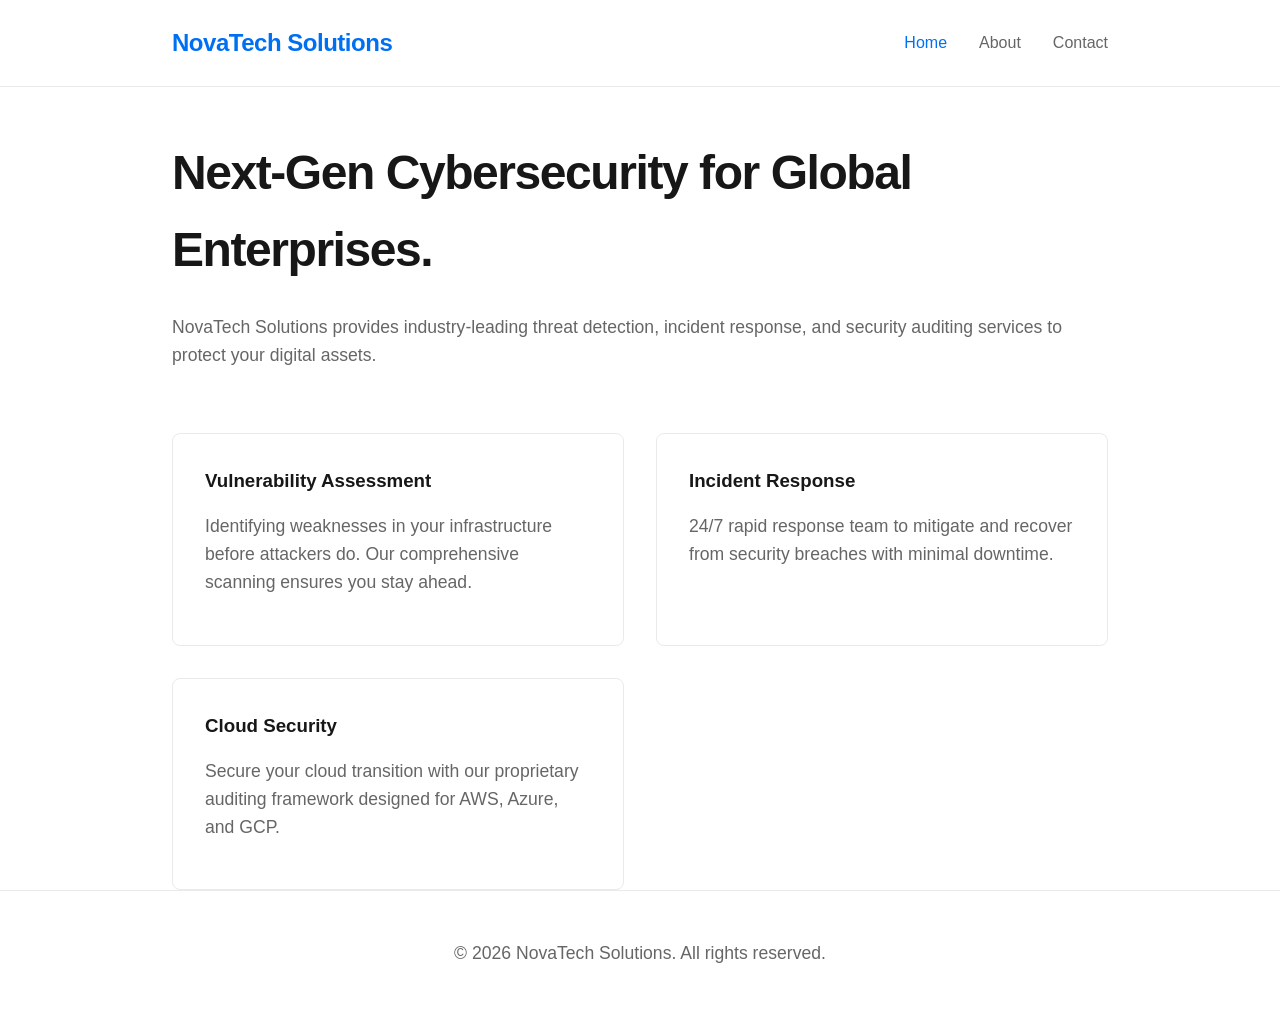
==== index.html @ f3ce7221 "Initial commit: NovaTech CTF Challenge" ====
<!DOCTYPE html>
<html lang="en">
<head>
    <meta charset="UTF-8">
    <meta name="viewport" content="width=device-width, initial-scale=1.0">
    <title>NovaTech Solutions | Enterprise Cybersecurity</title>
    <link rel="stylesheet" href="/assets/css/style.css">
</head>
<body>
    <header>
        <div class="container">
            <nav>
                <a href="/" class="logo">NovaTech Solutions</a>
                <div class="nav-links">
                    <a href="/" class="active">Home</a>
                    <a href="/about.html">About</a>
                    <a href="/contact.html">Contact</a>
                </div>
            </nav>
        </div>
    </header>

    <main class="container">
        <section class="hero">
            <h1>Next-Gen Cybersecurity for Global Enterprises.</h1>
            <p>NovaTech Solutions provides industry-leading threat detection, incident response, and security auditing services to protect your digital assets.</p>
        </section>

        <section class="services">
            <div class="card">
                <h3>Vulnerability Assessment</h3>
                <p>Identifying weaknesses in your infrastructure before attackers do. Our comprehensive scanning ensures you stay ahead.</p>
            </div>
            <div class="card">
                <h3>Incident Response</h3>
                <p>24/7 rapid response team to mitigate and recover from security breaches with minimal downtime.</p>
            </div>
            <div class="card">
                <h3>Cloud Security</h3>
                <p>Secure your cloud transition with our proprietary auditing framework designed for AWS, Azure, and GCP.</p>
            </div>
        </section>
    </main>

    <footer>
        <div class="container">
            <p>&copy; 2026 NovaTech Solutions. All rights reserved.</p>
        </div>
    </footer>

    <script src="/assets/js/app.js"></script>
</body>
</html>
---- assets/css/style.css ----
:root {
    --primary: #0070f3;
    --primary-dark: #0051ad;
    --background: #ffffff;
    --foreground: #171717;
    --muted: #666666;
    --border: #eaeaea;
    --font-sans: 'Inter', -apple-system, BlinkMacSystemFont, 'Segoe UI', Roboto, Oxygen, Ubuntu, Cantarell, 'Open Sans', 'Helvetica Neue', sans-serif;
}

* {
    box-sizing: border-box;
    margin: 0;
    padding: 0;
}

body {
    font-family: var(--font-sans);
    background-color: var(--background);
    color: var(--foreground);
    line-height: 1.6;
}

.container {
    max-width: 1000px;
    margin: 0 auto;
    padding: 0 2rem;
}

header {
    border-bottom: 1px solid var(--border);
    padding: 1.5rem 0;
    margin-bottom: 3rem;
}

nav {
    display: flex;
    justify-content: space-between;
    align-items: center;
}

.logo {
    font-size: 1.5rem;
    font-weight: 700;
    color: var(--primary);
    text-decoration: none;
    letter-spacing: -0.02em;
}

.nav-links {
    display: flex;
    gap: 2rem;
}

.nav-links a {
    text-decoration: none;
    color: var(--muted);
    font-weight: 500;
    transition: color 0.2s;
}

.nav-links a:hover {
    color: var(--foreground);
}

.nav-links a.active {
    color: var(--primary);
}

main {
    padding-bottom: 5rem;
}

h1 {
    font-size: 3rem;
    margin-bottom: 1.5rem;
    letter-spacing: -0.03em;
}

p {
    margin-bottom: 1rem;
    color: var(--muted);
    font-size: 1.1rem;
}

.hero {
    margin-bottom: 4rem;
}

.services {
    display: grid;
    grid-template-columns: repeat(auto-fit, minmax(300px, 1fr));
    gap: 2rem;
    margin-top: 3rem;
}

.card {
    border: 1px solid var(--border);
    padding: 2rem;
    border-radius: 8px;
    transition: transform 0.2s, border-color 0.2s;
}

.card:hover {
    border-color: var(--primary);
    transform: translateY(-4px);
}

.card h3 {
    margin-bottom: 1rem;
}

footer {
    border-top: 1px solid var(--border);
    padding: 3rem 0;
    text-align: center;
    color: var(--muted);
    font-size: 0.9rem;
}

form {
    display: flex;
    flex-direction: column;
    gap: 1.5rem;
    max-width: 500px;
}

.form-group {
    display: flex;
    flex-direction: column;
    gap: 0.5rem;
}

input, textarea {
    padding: 0.8rem;
    border: 1px solid var(--border);
    border-radius: 4px;
    font-family: inherit;
}

button {
    padding: 0.8rem 1.5rem;
    background: var(--primary);
    color: white;
    border: none;
    border-radius: 4px;
    cursor: pointer;
    font-weight: 600;
    transition: background 0.2s;
}

button:hover {
    background: var(--primary-dark);
}

.alert {
    padding: 1rem;
    background: #fff4f4;
    border: 1px solid #ffcaca;
    color: #cc0000;
    border-radius: 4px;
    margin-bottom: 1.5rem;
}

.success {
    padding: 1rem;
    background: #f4fff4;
    border: 1px solid #caffca;
    color: #008800;
    border-radius: 4px;
    margin-bottom: 1.5rem;
}

.code-box {
    background: #f5f5f5;
    padding: 1.5rem;
    border-radius: 4px;
    font-family: monospace;
    margin: 1.5rem 0;
    word-break: break-all;
}
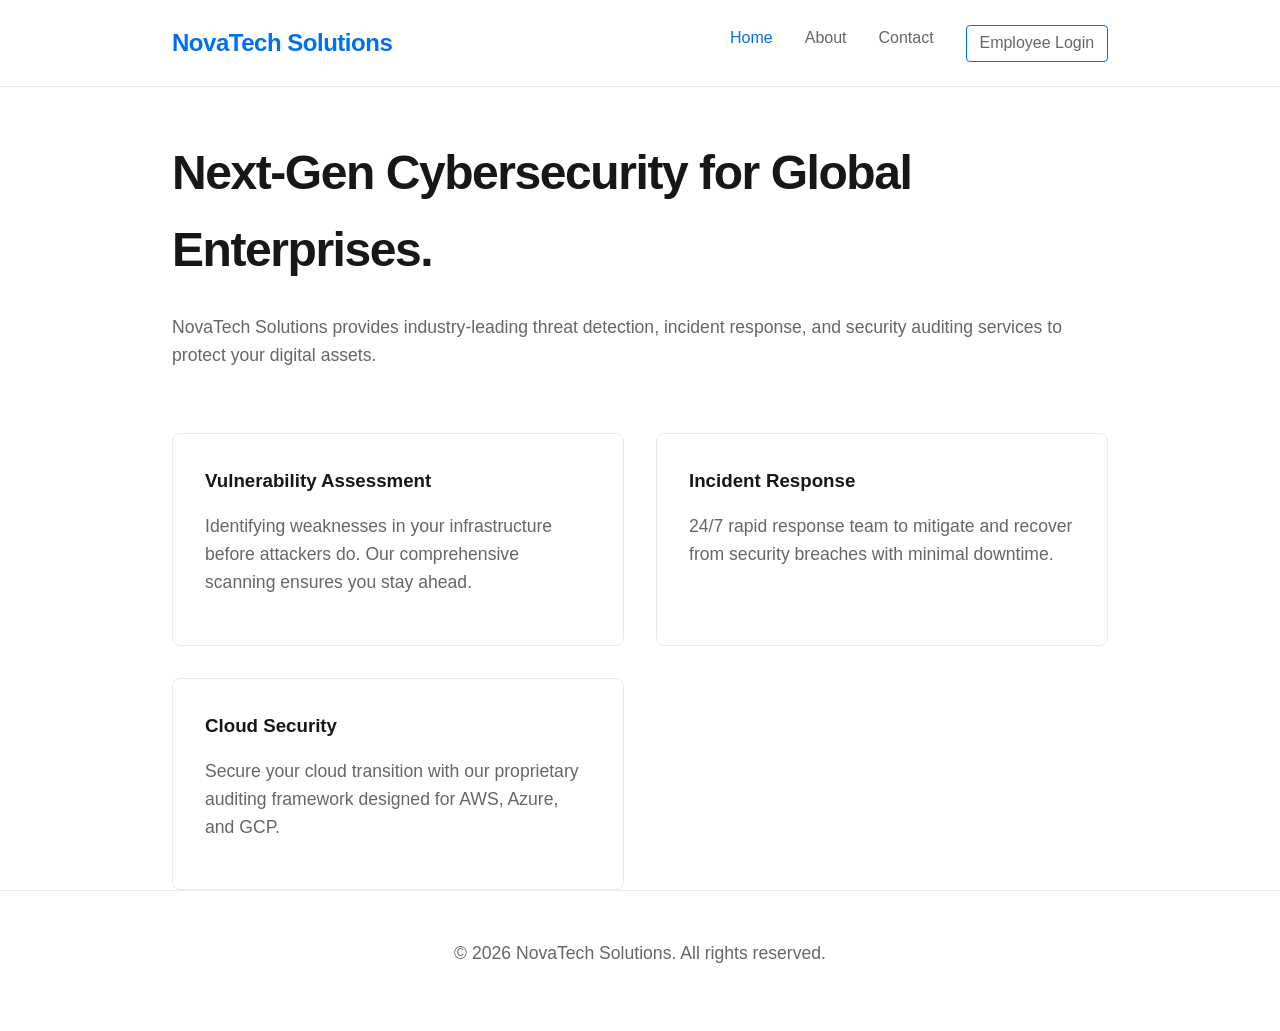
==== commit 981c188a: "Deployment: Premium Security & Authentication Overhaul" ====
--- a/index.html
+++ b/index.html
@@ -1,11 +1,13 @@
 <!DOCTYPE html>
 <html lang="en">
+
 <head>
     <meta charset="UTF-8">
     <meta name="viewport" content="width=device-width, initial-scale=1.0">
     <title>NovaTech Solutions | Enterprise Cybersecurity</title>
-    <link rel="stylesheet" href="/assets/css/style.css">
+    <link rel="stylesheet" href="assets/css/style.css">
 </head>
+
 <body>
     <header>
         <div class="container">
@@ -14,7 +16,10 @@
                 <div class="nav-links">
                     <a href="/" class="active">Home</a>
                     <a href="/about.html">About</a>
-                    <a href="/contact.html">Contact</a>
+                    <a href="contact.html">Contact</a>
+                    <a href="internal-auth/index.html" class="auth-link"
+                        style="border: 1px solid var(--primary); padding: 0.3rem 0.8rem; border-radius: 4px;">Employee
+                        Login</a>
                 </div>
             </nav>
         </div>
@@ -23,13 +28,15 @@
     <main class="container">
         <section class="hero">
             <h1>Next-Gen Cybersecurity for Global Enterprises.</h1>
-            <p>NovaTech Solutions provides industry-leading threat detection, incident response, and security auditing services to protect your digital assets.</p>
+            <p>NovaTech Solutions provides industry-leading threat detection, incident response, and security auditing
+                services to protect your digital assets.</p>
         </section>
 
         <section class="services">
             <div class="card">
                 <h3>Vulnerability Assessment</h3>
-                <p>Identifying weaknesses in your infrastructure before attackers do. Our comprehensive scanning ensures you stay ahead.</p>
+                <p>Identifying weaknesses in your infrastructure before attackers do. Our comprehensive scanning ensures
+                    you stay ahead.</p>
             </div>
             <div class="card">
                 <h3>Incident Response</h3>
@@ -37,7 +44,8 @@
             </div>
             <div class="card">
                 <h3>Cloud Security</h3>
-                <p>Secure your cloud transition with our proprietary auditing framework designed for AWS, Azure, and GCP.</p>
+                <p>Secure your cloud transition with our proprietary auditing framework designed for AWS, Azure, and
+                    GCP.</p>
             </div>
         </section>
     </main>
@@ -48,6 +56,8 @@
         </div>
     </footer>
 
-    <script src="/assets/js/app.js"></script>
+    <script src="assets/js/app.js"></script>
+    <script src="assets/js/security.js"></script>
 </body>
-</html>
+
+</html>
--- a/assets/css/style.css
+++ b/assets/css/style.css
@@ -6,6 +6,13 @@
     --muted: #666666;
     --border: #eaeaea;
     --font-sans: 'Inter', -apple-system, BlinkMacSystemFont, 'Segoe UI', Roboto, Oxygen, Ubuntu, Cantarell, 'Open Sans', 'Helvetica Neue', sans-serif;
+
+    /* 
+       INTERNAL_METADATA_IGNORE
+       SYSLOG_UUID: 8b23-11ef-930b-0242ac130003
+       API_VERSION_OVERRIDE: 4.2.0
+       REQUIRED_HEADER_FOR_DEBUG: X-NovaTech-Debug: true
+    */
 }
 
 * {
@@ -131,7 +138,8 @@
     gap: 0.5rem;
 }
 
-input, textarea {
+input,
+textarea {
     padding: 0.8rem;
     border: 1px solid var(--border);
     border-radius: 4px;
@@ -178,4 +186,4 @@
     font-family: monospace;
     margin: 1.5rem 0;
     word-break: break-all;
-}
+}
